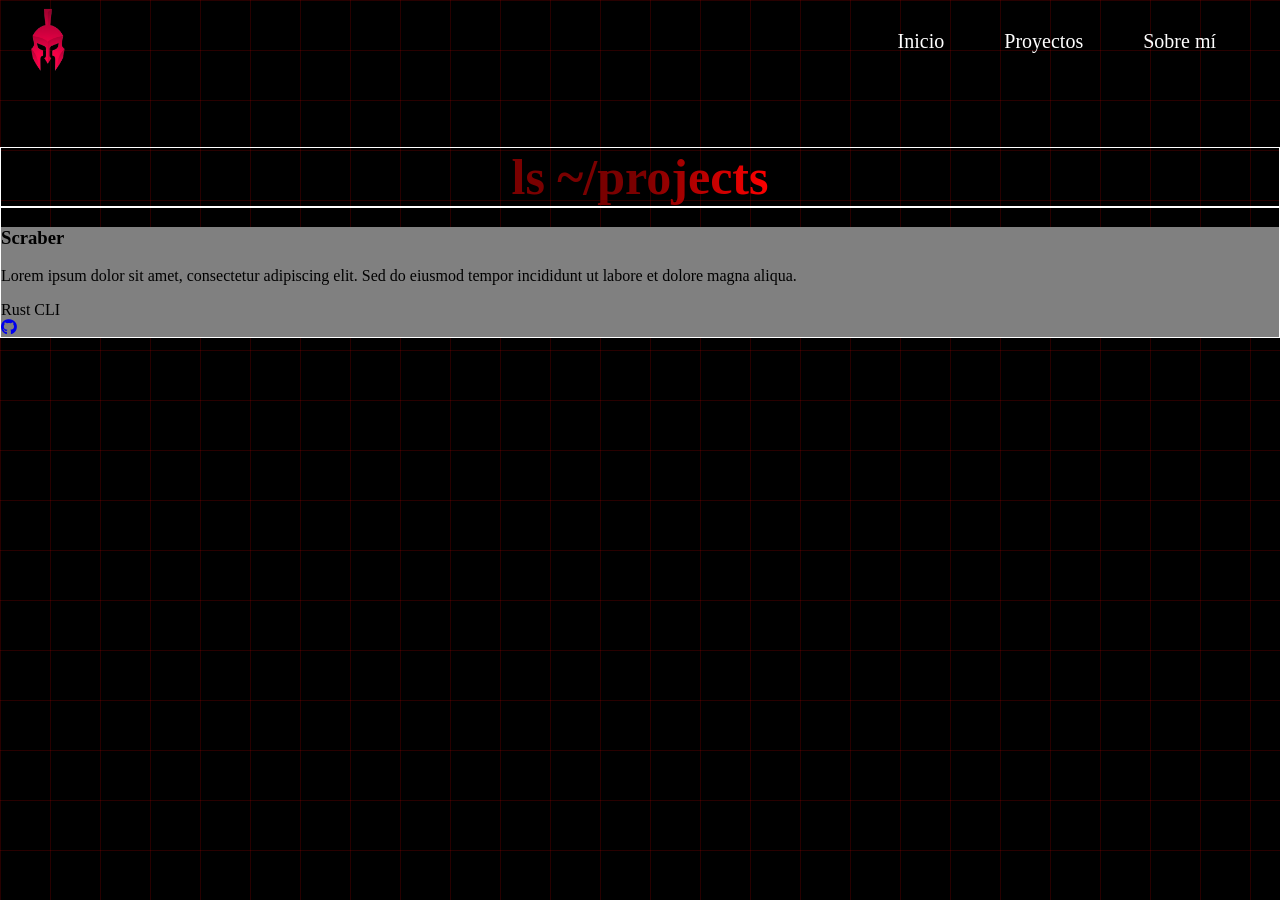
==== projects.html @ d26fcdf7 "wip: projects html" ====
<!doctype html>
<html lang="es">
    <head>
        <meta charset="UTF-8" />
        <meta name="viewport" content="width=device-width, initial-scale=1.0" />
        <title>3r1ksec — Proyectos</title>
        <link rel="stylesheet" href="styles/projects.css" />
        <link
            rel="stylesheet"
            href="https://cdnjs.cloudflare.com/ajax/libs/font-awesome/6.7.2/css/all.min.css"
        />
    </head>
    <body>
        <!-- ── Navegación ─────────────────────────────────────────────── -->
        <nav>
            <div class="name">
                <img
                    src="/assets/spartan_logo-removebg-preview.png"
                    alt="imagen-casco-espartano"
                />
                <h2 id="name">3r1k</h2>
            </div>

            <div class="options">
                <li><a href="index.html">Inicio</a></li>
                <li><a href="projects.html">Proyectos</a></li>
                <li><a href="">Sobre mí</a></li>
            </div>
        </nav>

        <div class="title">
            <h1>ls ~/projects</h1>
        </div>

        <main>
            <div class="parent-cards">
                <div class="card">
                    <h3>Scraber</h3>
                    <p>Lorem ipsum dolor sit amet, consectetur adipiscing elit. Sed do eiusmod tempor incididunt ut labore et dolore magna aliqua.</p>
                    <div class="card-tags">
                        <span>Rust</span>
                        <span>CLI</span>
                    </div>
                    <a href="https://github.com/Erikgavs" target="_blank">
                        <i class="fa-brands fa-github"></i>
                    </a>
                </div>
            </div>
        </main>
    </body>

    <!-- Efecto glitch del logo y links del nav -->
    <script src="js/script.js"></script>
</html>
---- styles/projects.css ----
body {
    padding: 0;
    margin: 0;
    background-color: black;
    background-image:
        linear-gradient(rgba(160, 0, 0, 0.25) 1px, transparent 1px),
        linear-gradient(90deg, rgba(160, 0, 0, 0.25) 1px, transparent 1px);
    background-size: 50px 50px;
}

/* ── Navegación ────────────────────────────────────────────────────────────── */
nav {
    color: white;
    display: flex;
    justify-content: space-between;
}

.name {
    display: flex;
    align-items: center;
    margin-left: 1vw;
    letter-spacing: 1px;
    font-size: 20px;
    cursor: pointer;
}

.name img {
    height: 70px;
    width: 70px;
    transition: opacity 0.2s;
}

.name #name {
    white-space: nowrap;
}

#name span {
    display: inline-block;
    opacity: 0;
    transition:
        color 0.15s,
        text-shadow 0.15s;
}

#name span.glitch {
    color: red;
    text-shadow: 0 0 8px red;
}

.options {
    display: flex;
    list-style: none;
    align-items: center;
    margin-right: 5vw;
    gap: 60px;
}

.options a {
    text-decoration: none;
    color: white;
    font-size: 20px;
}

.options a span {
    display: inline-block;
    transition:
        color 0.15s,
        text-shadow 0.15s;
}

.options a span.glitch {
    color: red;
    text-shadow: 0 0 8px red;
}

.title {
    border: 1px solid white;
    display: flex;
    align-items: center;
    justify-content: center;
    margin-top: 7vh;
}

@keyframes gradientMove {
    0% {
        background-position: 100% 50%;
    }
    100% {
        background-position: -100% 50%;
    }
}

.title h1 {
    font-size: 50px;
    margin: 0;
    background: linear-gradient(
        90deg,
        #7a0000,
        #7a0000,
        #ff0000,
        #7a0000,
        #7a0000
    );
    background-size: 200% auto;
    -webkit-background-clip: text;
    -webkit-text-fill-color: transparent;
    animation: gradientMove 3s linear infinite;
}

.parent-cards {
    border: 1px solid white;
}

.card {
    background-color: grey;
    border-color: red;
}

.card h1 {
    color: white;
}
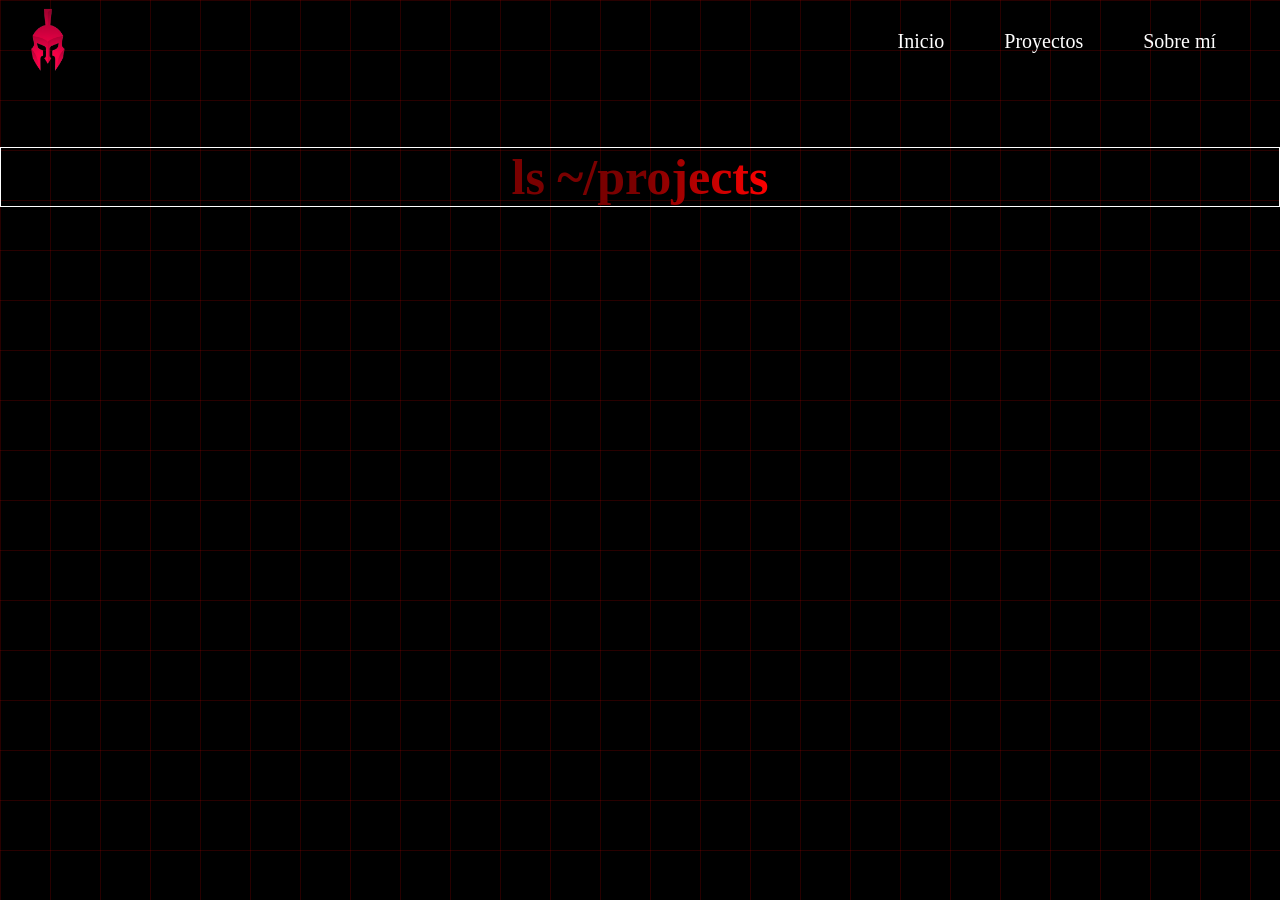
==== commit 2ffaaa1a: "wip: projects.html" ====
--- a/projects.html
+++ b/projects.html
@@ -33,19 +33,7 @@
         </div>
 
         <main>
-            <div class="parent-cards">
-                <div class="card">
-                    <h3>Scraber</h3>
-                    <p>Lorem ipsum dolor sit amet, consectetur adipiscing elit. Sed do eiusmod tempor incididunt ut labore et dolore magna aliqua.</p>
-                    <div class="card-tags">
-                        <span>Rust</span>
-                        <span>CLI</span>
-                    </div>
-                    <a href="https://github.com/Erikgavs" target="_blank">
-                        <i class="fa-brands fa-github"></i>
-                    </a>
-                </div>
-            </div>
+
         </main>
     </body>
 
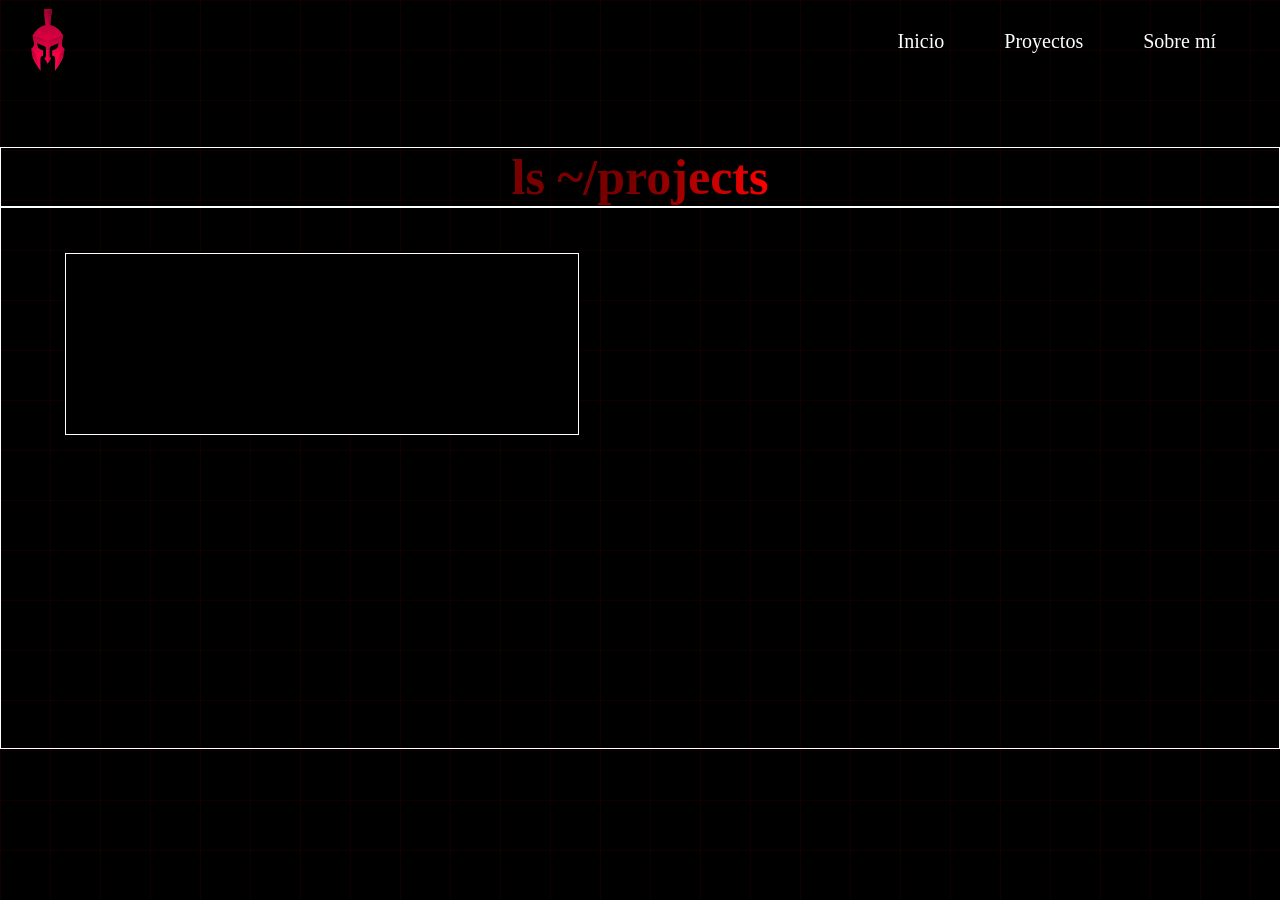
==== commit 184b1a69: "wip: projects.html" ====
--- a/projects.html
+++ b/projects.html
@@ -33,7 +33,9 @@
         </div>
 
         <main>
+            <div class="card">
 
+            </div>
         </main>
     </body>
 
--- a/styles/projects.css
+++ b/styles/projects.css
@@ -1,11 +1,14 @@
+@import url('https://fonts.googleapis.com/css2?family=JetBrains+Mono:wght@300;400;500;700&display=swap');
+
 body {
     padding: 0;
     margin: 0;
     background-color: black;
     background-image:
-        linear-gradient(rgba(160, 0, 0, 0.25) 1px, transparent 1px),
-        linear-gradient(90deg, rgba(160, 0, 0, 0.25) 1px, transparent 1px);
+        linear-gradient(rgba(160, 0, 0, 0.1) 1px, transparent 1px),
+        linear-gradient(90deg, rgba(160, 0, 0, 0.1) 1px, transparent 1px);
     background-size: 50px 50px;
+    min-height: 100vh;
 }
 
 /* ── Navegación ────────────────────────────────────────────────────────────── */
@@ -107,15 +110,17 @@
     animation: gradientMove 3s linear infinite;
 }
 
-.parent-cards {
+
+main {
     border: 1px solid white;
+    height: 60vh;
 }
 
 .card {
-    background-color: grey;
-    border-color: red;
+    margin-top: 5vh;
+    margin-left: 5vw;
+    border: 1px solid white;
+    height: 20vh;
+    width: 40vw;
+    background-color: black;
 }
-
-.card h1 {
-    color: white;
-}
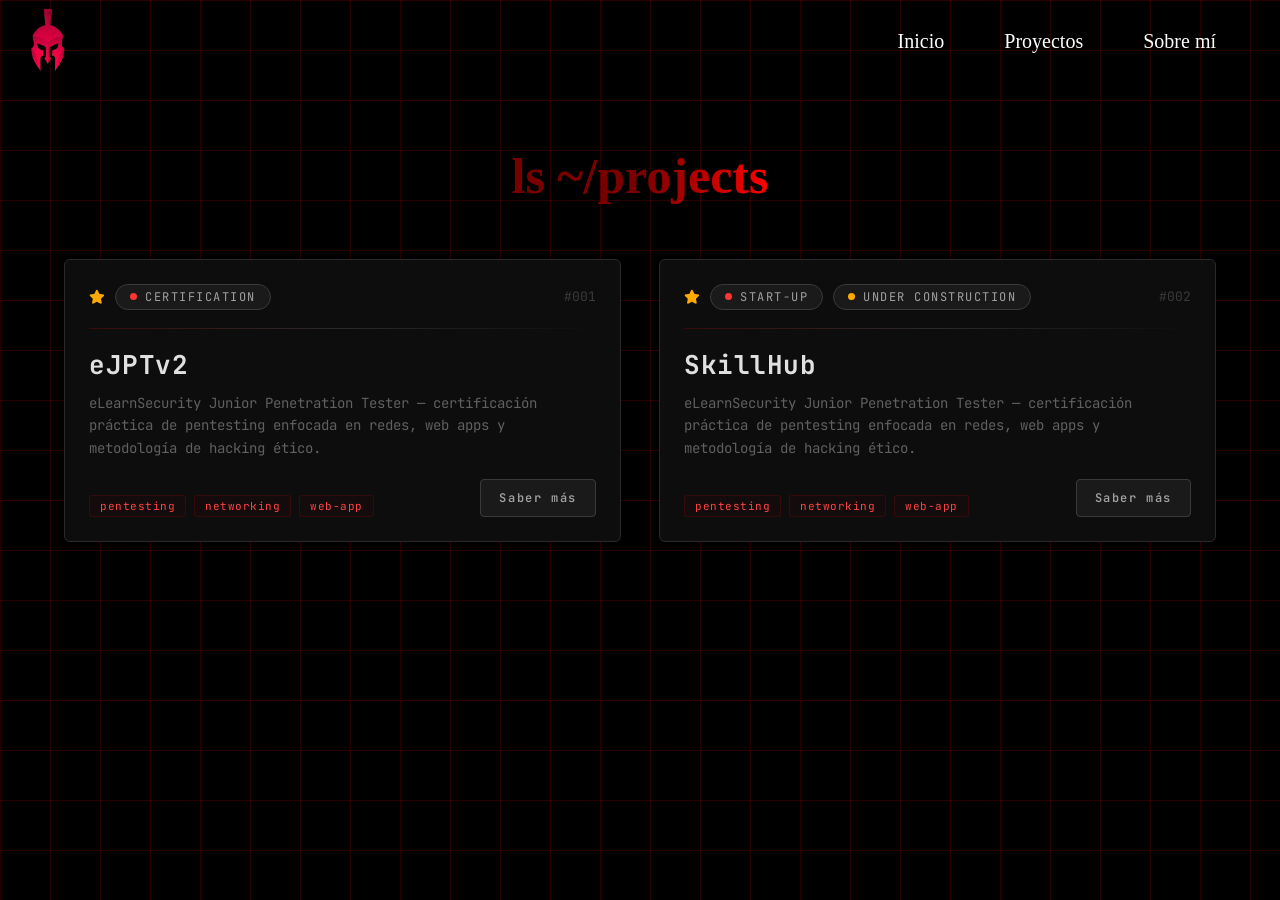
==== commit 6c63c125: "wip: project card's in proccess" ====
--- a/projects.html
+++ b/projects.html
@@ -5,6 +5,10 @@
         <meta name="viewport" content="width=device-width, initial-scale=1.0" />
         <title>3r1ksec — Proyectos</title>
         <link rel="stylesheet" href="styles/projects.css" />
+        <link
+            rel="stylesheet"
+            href="https://fonts.googleapis.com/css2?family=JetBrains+Mono:wght@400;700&display=swap"
+        />
         <link
             rel="stylesheet"
             href="https://cdnjs.cloudflare.com/ajax/libs/font-awesome/6.7.2/css/all.min.css"
@@ -34,7 +38,69 @@
 
         <main>
             <div class="card">
+                <div class="card-header">
+                    <i class="fa-solid fa-star featured"></i>
+                    <div class="top-badge">
+                        <span class="circle"></span>
+                        <p>Certification</p>
+                    </div>
+                    <span class="card-id">#001</span>
+                </div>
 
+                <div class="card-divider"></div>
+
+                <div class="content">
+                    <h2>eJPTv2</h2>
+                    <p>
+                        eLearnSecurity Junior Penetration Tester — certificación
+                        práctica de pentesting enfocada en redes, web apps y
+                        metodología de hacking ético.
+                    </p>
+                </div>
+
+                <div class="card-footer">
+                    <div class="card-tags">
+                        <span class="tag">pentesting</span>
+                        <span class="tag">networking</span>
+                        <span class="tag">web-app</span>
+                    </div>
+                    <button class="card-btn"><span>Saber más</span></button>
+                </div>
+            </div>
+
+            <div class="card">
+                <div class="card-header">
+                    <i class="fa-solid fa-star featured"></i>
+                    <div class="top-badge">
+                        <span class="circle"></span>
+                        <p>Start-up</p>
+                    </div>
+                    <div class="top-badge">
+                        <span class="circle warning"></span>
+                        <p>Under construction</p>
+                    </div>
+                    <span class="card-id">#002</span>
+                </div>
+
+                <div class="card-divider"></div>
+
+                <div class="content">
+                    <h2>SkillHub</h2>
+                    <p>
+                        eLearnSecurity Junior Penetration Tester — certificación
+                        práctica de pentesting enfocada en redes, web apps y
+                        metodología de hacking ético.
+                    </p>
+                </div>
+
+                <div class="card-footer">
+                    <div class="card-tags">
+                        <span class="tag">pentesting</span>
+                        <span class="tag">networking</span>
+                        <span class="tag">web-app</span>
+                    </div>
+                    <button class="card-btn"><span>Saber más</span></button>
+                </div>
             </div>
         </main>
     </body>
--- a/styles/projects.css
+++ b/styles/projects.css
@@ -1,14 +1,11 @@
-@import url('https://fonts.googleapis.com/css2?family=JetBrains+Mono:wght@300;400;500;700&display=swap');
-
 body {
     padding: 0;
     margin: 0;
     background-color: black;
     background-image:
-        linear-gradient(rgba(160, 0, 0, 0.1) 1px, transparent 1px),
-        linear-gradient(90deg, rgba(160, 0, 0, 0.1) 1px, transparent 1px);
+        linear-gradient(rgba(160, 0, 0, 0.25) 1px, transparent 1px),
+        linear-gradient(90deg, rgba(160, 0, 0, 0.25) 1px, transparent 1px);
     background-size: 50px 50px;
-    min-height: 100vh;
 }
 
 /* ── Navegación ────────────────────────────────────────────────────────────── */
@@ -77,7 +74,6 @@
 }
 
 .title {
-    border: 1px solid white;
     display: flex;
     align-items: center;
     justify-content: center;
@@ -110,17 +106,218 @@
     animation: gradientMove 3s linear infinite;
 }
 
-
 main {
-    border: 1px solid white;
-    height: 60vh;
-}
-
+    display: flex;
+    gap: 3vw;
+    padding: 6vh 5vw 0;
+}
+
+/* ── Card ──────────────────────────────────────────────────────────────────── */
 .card {
-    margin-top: 5vh;
-    margin-left: 5vw;
-    border: 1px solid white;
-    height: 20vh;
-    width: 40vw;
-    background-color: black;
-}
+    border: 1px solid #2a2a2a;
+    border-radius: 6px;
+    flex: 1;
+    background-color: #0d0d0d;
+    padding: 24px;
+    position: relative;
+    overflow: hidden;
+    transition: border-color 0.3s, box-shadow 0.3s;
+}
+
+.card::before {
+    content: "";
+    position: absolute;
+    bottom: 0;
+    left: 0;
+    width: 3px;
+    height: 0;
+    background: linear-gradient(0deg, #ff0000, #7a0000, transparent);
+    transition: height 0.4s ease;
+}
+
+.card:hover::before {
+    height: 100%;
+}
+
+.card:hover {
+    border-color: #ff000040;
+    box-shadow: 0 0 20px rgba(255, 0, 0, 0.08), inset 0 0 20px rgba(255, 0, 0, 0.03);
+}
+
+.featured {
+    color: #ffaa00;
+    font-size: 14px;
+}
+
+.card-header {
+    display: flex;
+    align-items: center;
+    gap: 10px;
+}
+
+.top-badge {
+    display: flex;
+    align-items: center;
+    gap: 8px;
+    border: 1px solid #3a3a3a;
+    padding: 4px 14px;
+    border-radius: 35px;
+    background-color: #1a1a1a;
+}
+
+.circle {
+    width: 7px;
+    height: 7px;
+    background-color: #ff3333;
+    border-radius: 50%;
+    animation: pulse 2s ease-in-out infinite;
+    flex-shrink: 0;
+}
+
+@keyframes pulse {
+    0%, 100% {
+        opacity: 1;
+        box-shadow: 0 0 0 0 rgba(255, 50, 50, 0.4);
+    }
+    50% {
+        opacity: 0.6;
+        box-shadow: 0 0 0 5px rgba(255, 50, 50, 0);
+    }
+}
+
+.circle.warning {
+    background-color: #ffaa00;
+    box-shadow: 0 0 0 0 rgba(255, 170, 0, 0.4);
+}
+
+.top-badge p {
+    color: #a0a0a0;
+    font-size: 12px;
+    margin: 0;
+    text-transform: uppercase;
+    letter-spacing: 1.5px;
+    font-family: "JetBrains Mono", monospace;
+}
+
+.card-id {
+    color: #3a3a3a;
+    font-size: 13px;
+    font-family: "JetBrains Mono", monospace;
+    margin-left: auto;
+}
+
+.card-divider {
+    height: 1px;
+    background: linear-gradient(90deg, #ff000030, #2a2a2a, transparent);
+    margin: 18px 0;
+}
+
+.content h2 {
+    color: #e0e0e0;
+    font-size: 26px;
+    margin: 0 0 10px 0;
+    font-family: "JetBrains Mono", monospace;
+    letter-spacing: 0.5px;
+}
+
+.content p {
+    color: #606060;
+    font-size: 14px;
+    line-height: 1.6;
+    margin: 0;
+    font-family: "JetBrains Mono", monospace;
+}
+
+.card-footer {
+    display: flex;
+    align-items: flex-end;
+    justify-content: space-between;
+    margin-top: 20px;
+}
+
+.card-tags {
+    display: flex;
+    gap: 8px;
+    flex-wrap: wrap;
+}
+
+.tag {
+    font-size: 11px;
+    font-family: "JetBrains Mono", monospace;
+    color: #ff4444;
+    border: 1px solid #ff000025;
+    background-color: #ff000008;
+    padding: 3px 10px;
+    border-radius: 3px;
+    letter-spacing: 0.5px;
+}
+
+.card-btn {
+    --btn-transition: 0.3s;
+    --btn-animation-duration: 1.2s;
+    box-sizing: border-box;
+    padding: 10px 18px;
+    display: flex;
+    align-items: center;
+    justify-content: center;
+    color: #a0a0a0;
+    font: 600 12px "JetBrains Mono", monospace;
+    background: #1a1a1a;
+    border: 1px solid #3a3a3a;
+    border-radius: 4px;
+    cursor: pointer;
+    transition: var(--btn-transition);
+    overflow: hidden;
+}
+
+.card-btn span {
+    letter-spacing: 0.1rem;
+    transition: var(--btn-transition);
+    box-sizing: border-box;
+    position: relative;
+    background: inherit;
+}
+
+.card-btn span::before {
+    box-sizing: border-box;
+    position: absolute;
+    content: "";
+    background: inherit;
+}
+
+.card-btn:hover {
+    background: #252525;
+    border-color: #ff000040;
+}
+
+.card-btn:hover span {
+    color: #ff3333;
+}
+
+.card-btn:hover span::before {
+    animation: chitchat linear both var(--btn-animation-duration);
+}
+
+@keyframes chitchat {
+    0% { content: "#"; }
+    5% { content: "."; }
+    10% { content: "^{"; }
+    15% { content: "-!"; }
+    20% { content: "#$_"; }
+    25% { content: "№:0"; }
+    30% { content: "#{+."; }
+    35% { content: "@}-?"; }
+    40% { content: "?{4@%"; }
+    45% { content: "=.,^!"; }
+    50% { content: "?2@%"; }
+    55% { content: "\\;1}]"; }
+    60% { content: "?{%:%"; right: 0; }
+    65% { content: "|{f[4"; right: 0; }
+    70% { content: "{4%0%"; right: 0; }
+    75% { content: "'1_0<"; right: 0; }
+    80% { content: "{0%"; right: 0; }
+    85% { content: "]>'"; right: 0; }
+    90% { content: "4"; right: 0; }
+    95% { content: "2"; right: 0; }
+    100% { content: ""; right: 0; }
+}
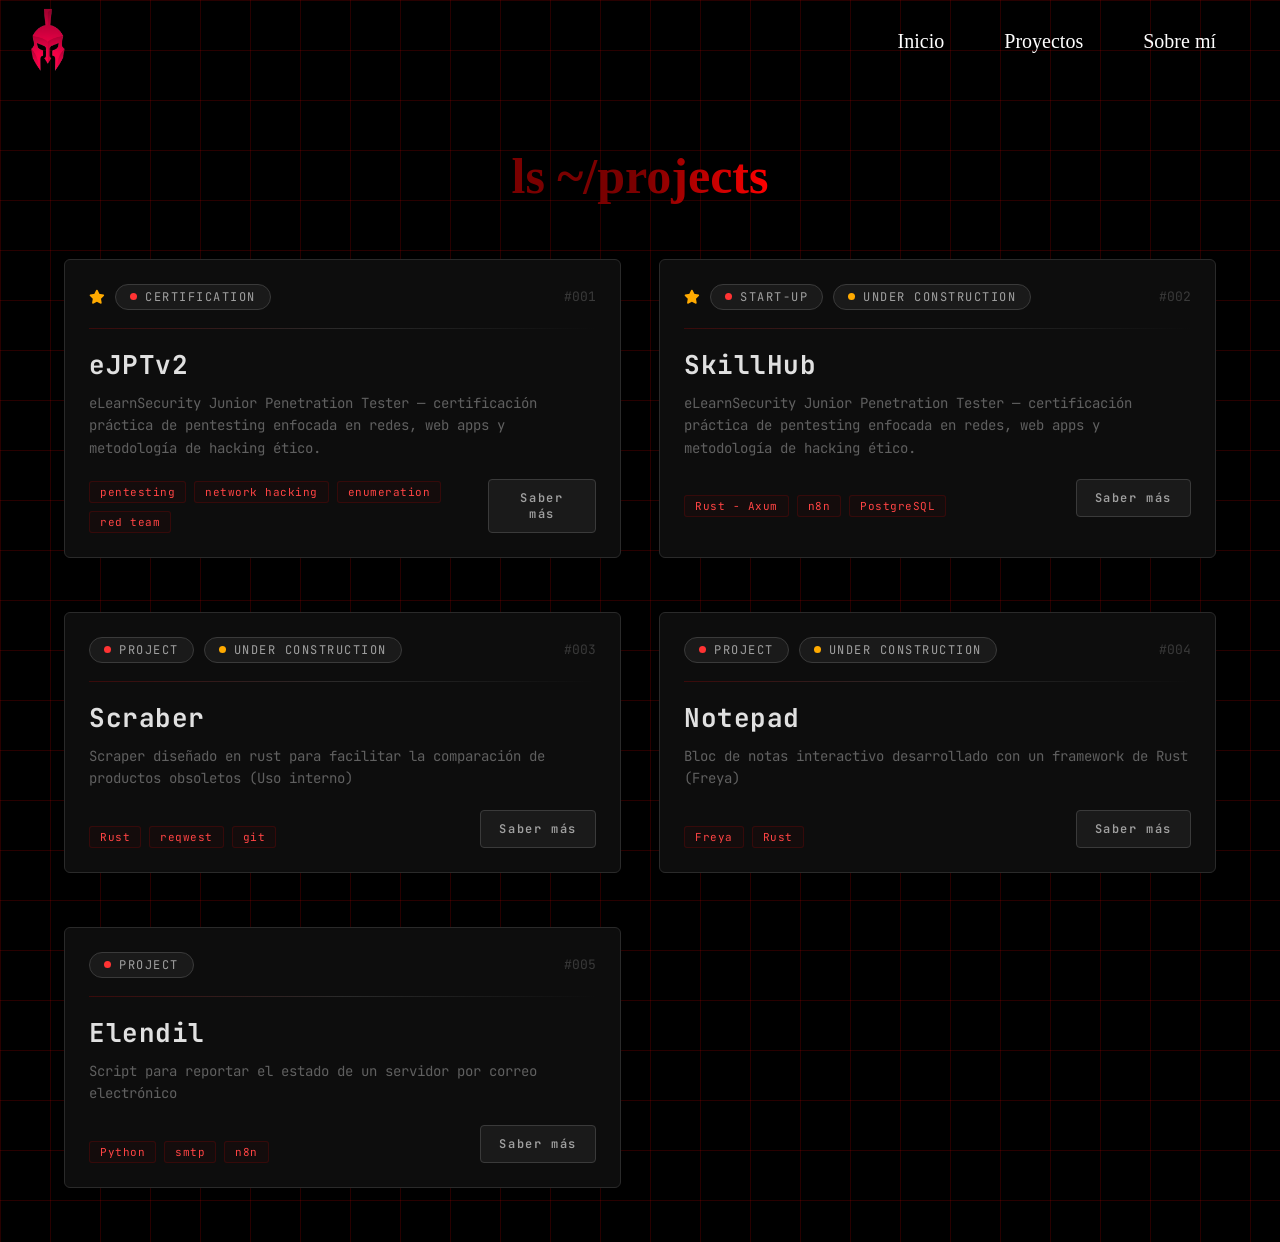
==== commit 5a6321ae: "en proceso" ====
--- a/projects.html
+++ b/projects.html
@@ -61,8 +61,9 @@
                 <div class="card-footer">
                     <div class="card-tags">
                         <span class="tag">pentesting</span>
-                        <span class="tag">networking</span>
-                        <span class="tag">web-app</span>
+                        <span class="tag">network hacking</span>
+                        <span class="tag">enumeration</span>
+                        <span class="tag">red team</span>
                     </div>
                     <button class="card-btn"><span>Saber más</span></button>
                 </div>
@@ -95,9 +96,107 @@
 
                 <div class="card-footer">
                     <div class="card-tags">
-                        <span class="tag">pentesting</span>
-                        <span class="tag">networking</span>
-                        <span class="tag">web-app</span>
+                        <span class="tag">Rust - Axum</span>
+                        <span class="tag">n8n</span>
+                        <span class="tag">PostgreSQL</span>
+                    </div>
+                    <button class="card-btn"><span>Saber más</span></button>
+                </div>
+            </div>
+        </main>
+
+        <main>
+            <div class="card">
+                <div class="card-header">
+                    <div class="top-badge">
+                        <span class="circle"></span>
+                        <p>Project</p>
+                    </div>
+                    <div class="top-badge">
+                        <span class="circle warning"></span>
+                        <p>Under construction</p>
+                    </div>
+                    <span class="card-id">#003</span>
+                </div>
+
+                <div class="card-divider"></div>
+
+                <div class="content">
+                    <h2>Scraber</h2>
+                    <p>
+                        Scraper diseñado en rust para facilitar la comparación
+                        de productos obsoletos (Uso interno)
+                    </p>
+                </div>
+
+                <div class="card-footer">
+                    <div class="card-tags">
+                        <span class="tag">Rust</span>
+                        <span class="tag">reqwest</span>
+                        <span class="tag">git</span>
+                    </div>
+                    <button class="card-btn"><span>Saber más</span></button>
+                </div>
+            </div>
+
+            <div class="card">
+                <div class="card-header">
+                    <div class="top-badge">
+                        <span class="circle"></span>
+                        <p>Project</p>
+                    </div>
+                    <div class="top-badge">
+                        <span class="circle warning"></span>
+                        <p>under construction</p>
+                    </div>
+                    <span class="card-id">#004</span>
+                </div>
+
+                <div class="card-divider"></div>
+
+                <div class="content">
+                    <h2>Notepad</h2>
+                    <p>
+                        Bloc de notas interactivo desarrollado con un framework
+                        de Rust (Freya)
+                    </p>
+                </div>
+
+                <div class="card-footer">
+                    <div class="card-tags">
+                        <span class="tag">Freya</span>
+                        <span class="tag">Rust</span>
+                    </div>
+                    <button class="card-btn"><span>Saber más</span></button>
+                </div>
+            </div>
+        </main>
+
+        <main>
+            <div class="card">
+                <div class="card-header">
+                    <div class="top-badge">
+                        <span class="circle"></span>
+                        <p>Project</p>
+                    </div>
+                    <span class="card-id">#005</span>
+                </div>
+
+                <div class="card-divider"></div>
+
+                <div class="content">
+                    <h2>Elendil</h2>
+                    <p>
+                        Script para reportar el estado de un servidor por correo
+                        electrónico
+                    </p>
+                </div>
+
+                <div class="card-footer">
+                    <div class="card-tags">
+                        <span class="tag">Python</span>
+                        <span class="tag">smtp</span>
+                        <span class="tag">n8n</span>
                     </div>
                     <button class="card-btn"><span>Saber más</span></button>
                 </div>
--- a/styles/projects.css
+++ b/styles/projects.css
@@ -59,17 +59,17 @@
     text-decoration: none;
     color: white;
     font-size: 20px;
+    position: relative;
+    display: inline-block;
 }
 
 .options a span {
     display: inline-block;
-    transition:
-        color 0.15s,
-        text-shadow 0.15s;
+    transition: color 0.15s, text-shadow 0.15s;
 }
 
 .options a span.glitch {
-    color: red;
+    color: #ff3333;
     text-shadow: 0 0 8px red;
 }
 
@@ -117,11 +117,29 @@
     border: 1px solid #2a2a2a;
     border-radius: 6px;
     flex: 1;
+    box-sizing: border-box;
     background-color: #0d0d0d;
     padding: 24px;
     position: relative;
     overflow: hidden;
     transition: border-color 0.3s, box-shadow 0.3s;
+    opacity: 0;
+    transform: translateY(25px);
+    animation: cardReveal 0.6s ease forwards;
+}
+
+main:first-of-type .card:nth-child(1) { animation-delay: 0.15s; }
+main:first-of-type .card:nth-child(2) { animation-delay: 0.3s; }
+main:nth-of-type(2) .card:nth-child(1) { animation-delay: 0.45s; }
+main:nth-of-type(2) .card:nth-child(2) { animation-delay: 0.6s; }
+main:nth-of-type(3) { padding-bottom: 6vh; }
+main:nth-of-type(3) .card:nth-child(1) { animation-delay: 0.75s; flex: 0 0 calc(50% - 1.5vw); }
+
+@keyframes cardReveal {
+    to {
+        opacity: 1;
+        transform: translateY(0);
+    }
 }
 
 .card::before {
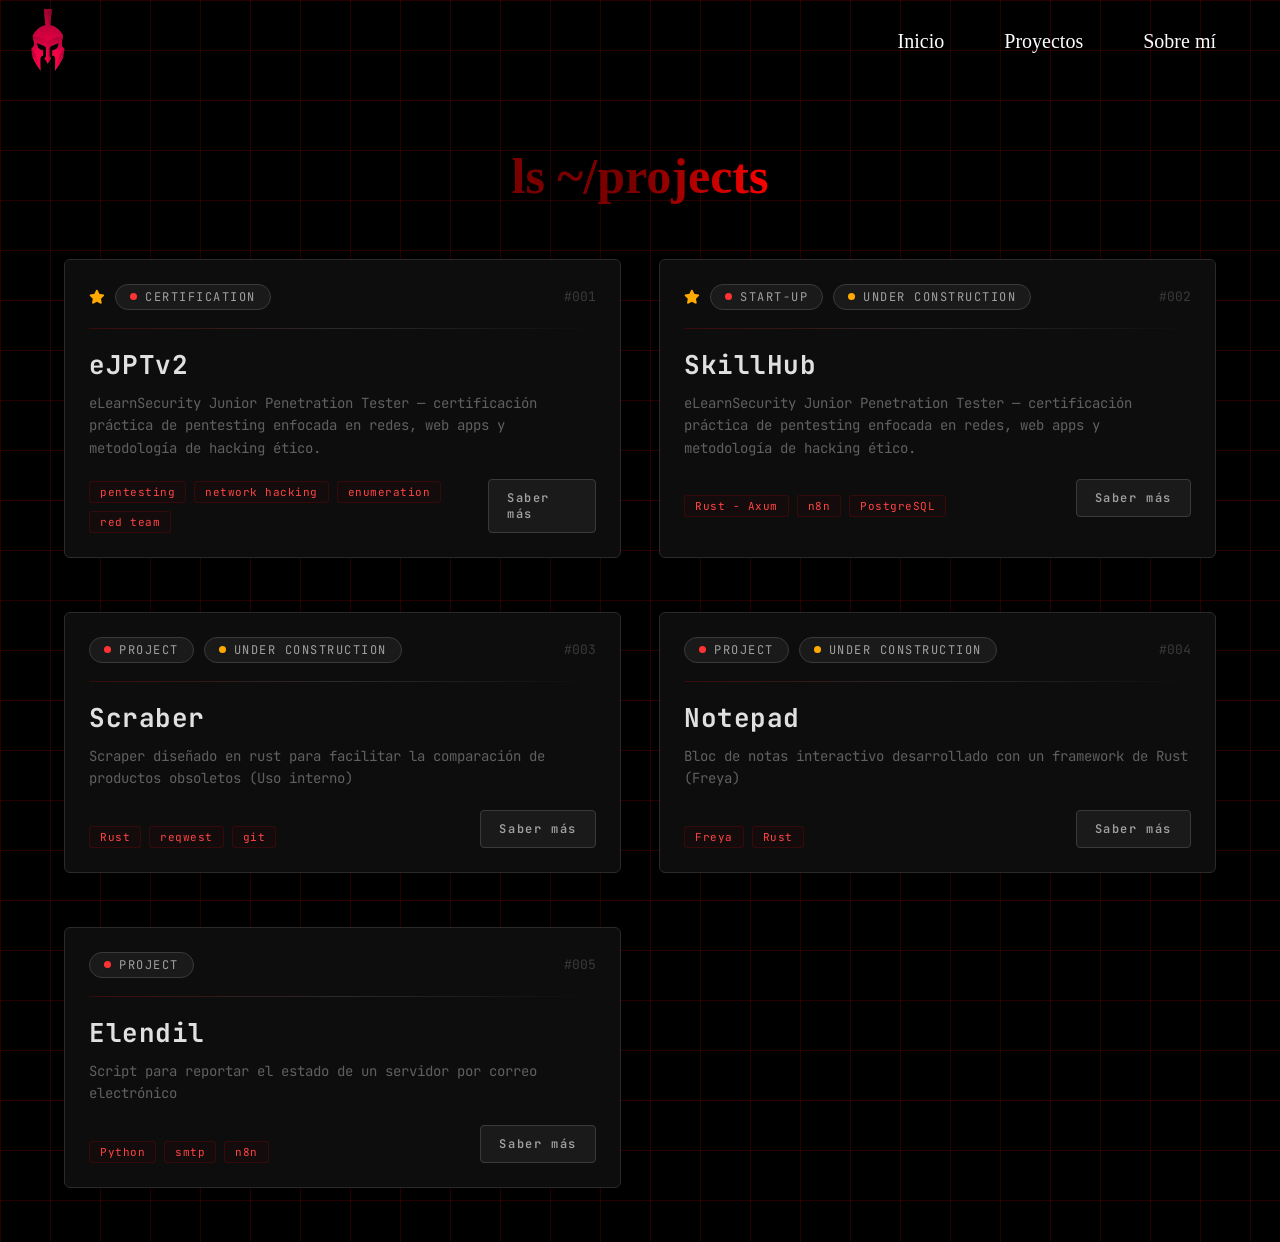
==== commit 00fff039: "feat: new html's" ====
--- a/projects.html
+++ b/projects.html
@@ -65,7 +65,7 @@
                         <span class="tag">enumeration</span>
                         <span class="tag">red team</span>
                     </div>
-                    <button class="card-btn"><span>Saber más</span></button>
+                    <a href="projects/ejptv2.html" class="card-btn"><span>Saber más</span></a>
                 </div>
             </div>
 
@@ -100,7 +100,7 @@
                         <span class="tag">n8n</span>
                         <span class="tag">PostgreSQL</span>
                     </div>
-                    <button class="card-btn"><span>Saber más</span></button>
+                    <a href="projects/skillhub.html" class="card-btn"><span>Saber más</span></a>
                 </div>
             </div>
         </main>
@@ -135,7 +135,7 @@
                         <span class="tag">reqwest</span>
                         <span class="tag">git</span>
                     </div>
-                    <button class="card-btn"><span>Saber más</span></button>
+                    <a href="projects/scraber.html" class="card-btn"><span>Saber más</span></a>
                 </div>
             </div>
 
@@ -167,7 +167,7 @@
                         <span class="tag">Freya</span>
                         <span class="tag">Rust</span>
                     </div>
-                    <button class="card-btn"><span>Saber más</span></button>
+                    <a href="projects/notepad.html" class="card-btn"><span>Saber más</span></a>
                 </div>
             </div>
         </main>
@@ -198,7 +198,7 @@
                         <span class="tag">smtp</span>
                         <span class="tag">n8n</span>
                     </div>
-                    <button class="card-btn"><span>Saber más</span></button>
+                    <a href="projects/elendil.html" class="card-btn"><span>Saber más</span></a>
                 </div>
             </div>
         </main>
--- a/styles/projects.css
+++ b/styles/projects.css
@@ -271,6 +271,7 @@
 }
 
 .card-btn {
+    text-decoration: none;
     --btn-transition: 0.3s;
     --btn-animation-duration: 1.2s;
     box-sizing: border-box;
@@ -289,6 +290,7 @@
 }
 
 .card-btn span {
+    text-decoration: none;
     letter-spacing: 0.1rem;
     transition: var(--btn-transition);
     box-sizing: border-box;
